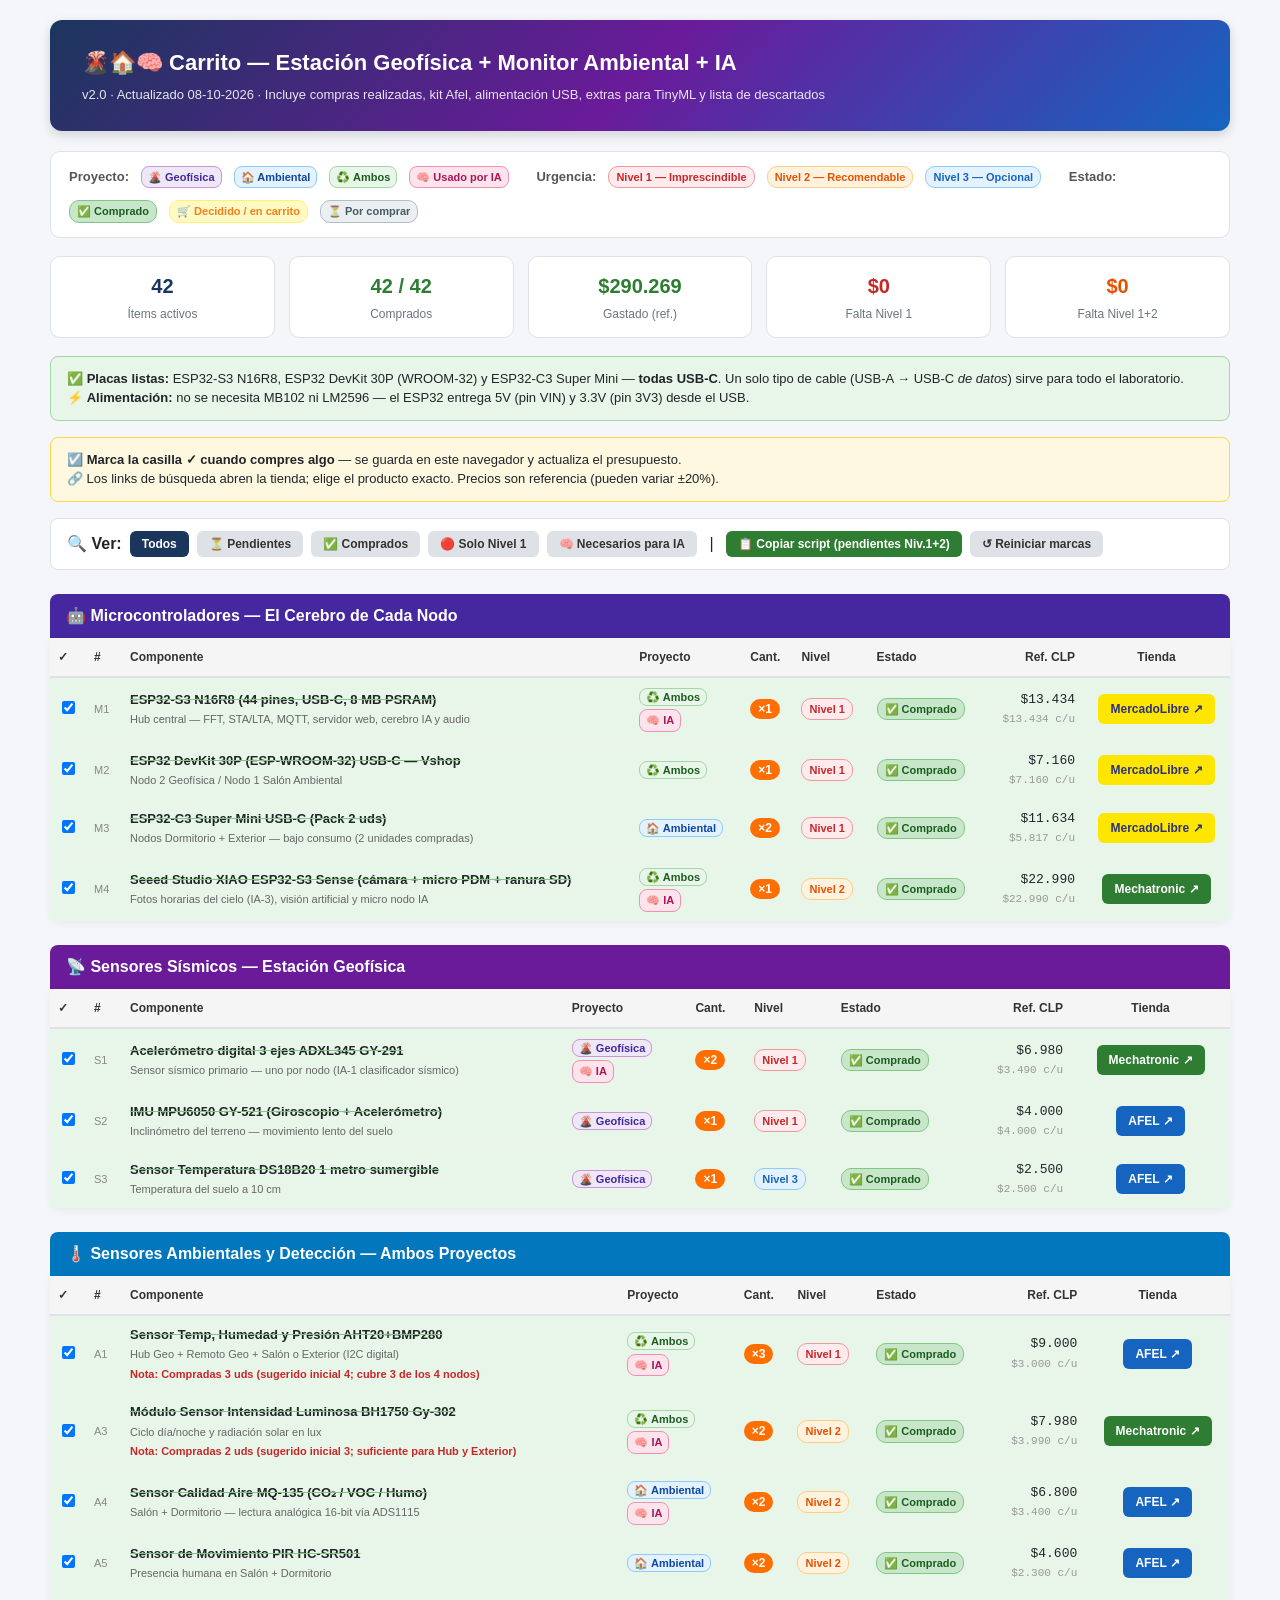
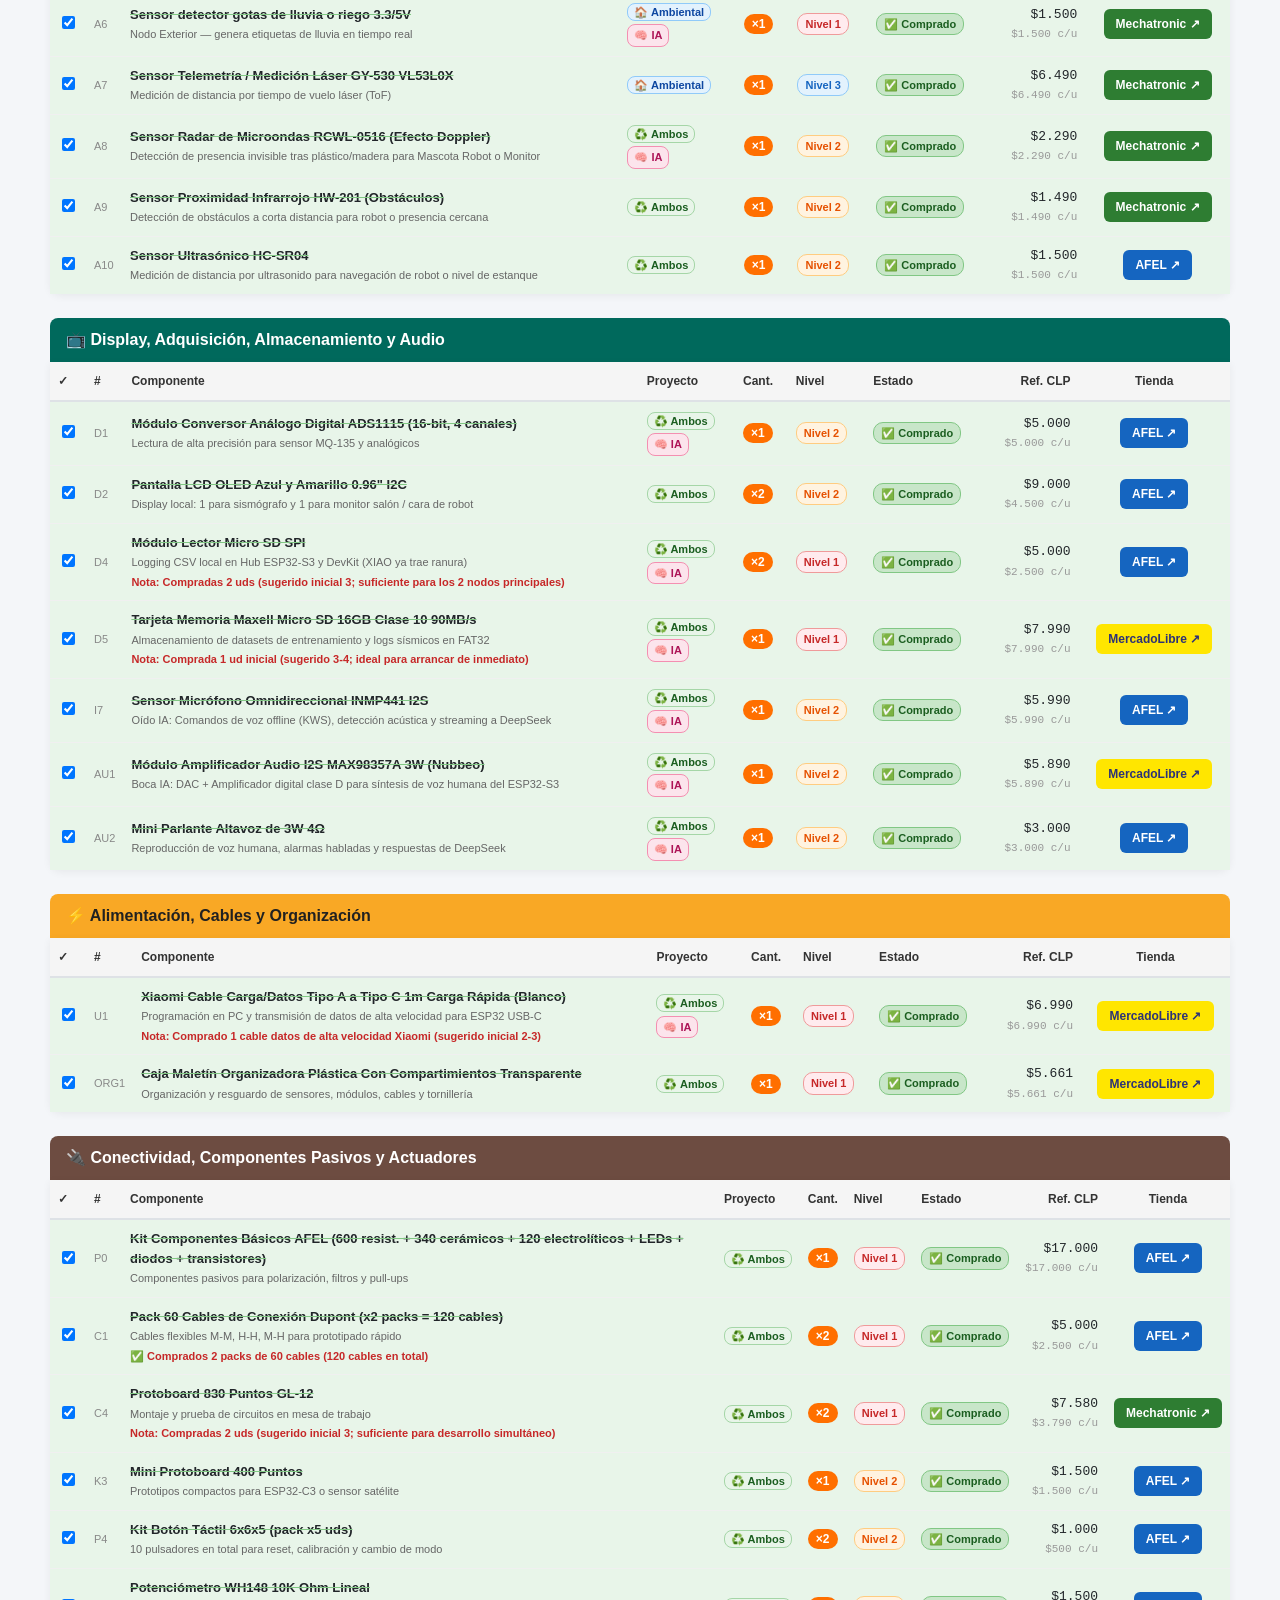
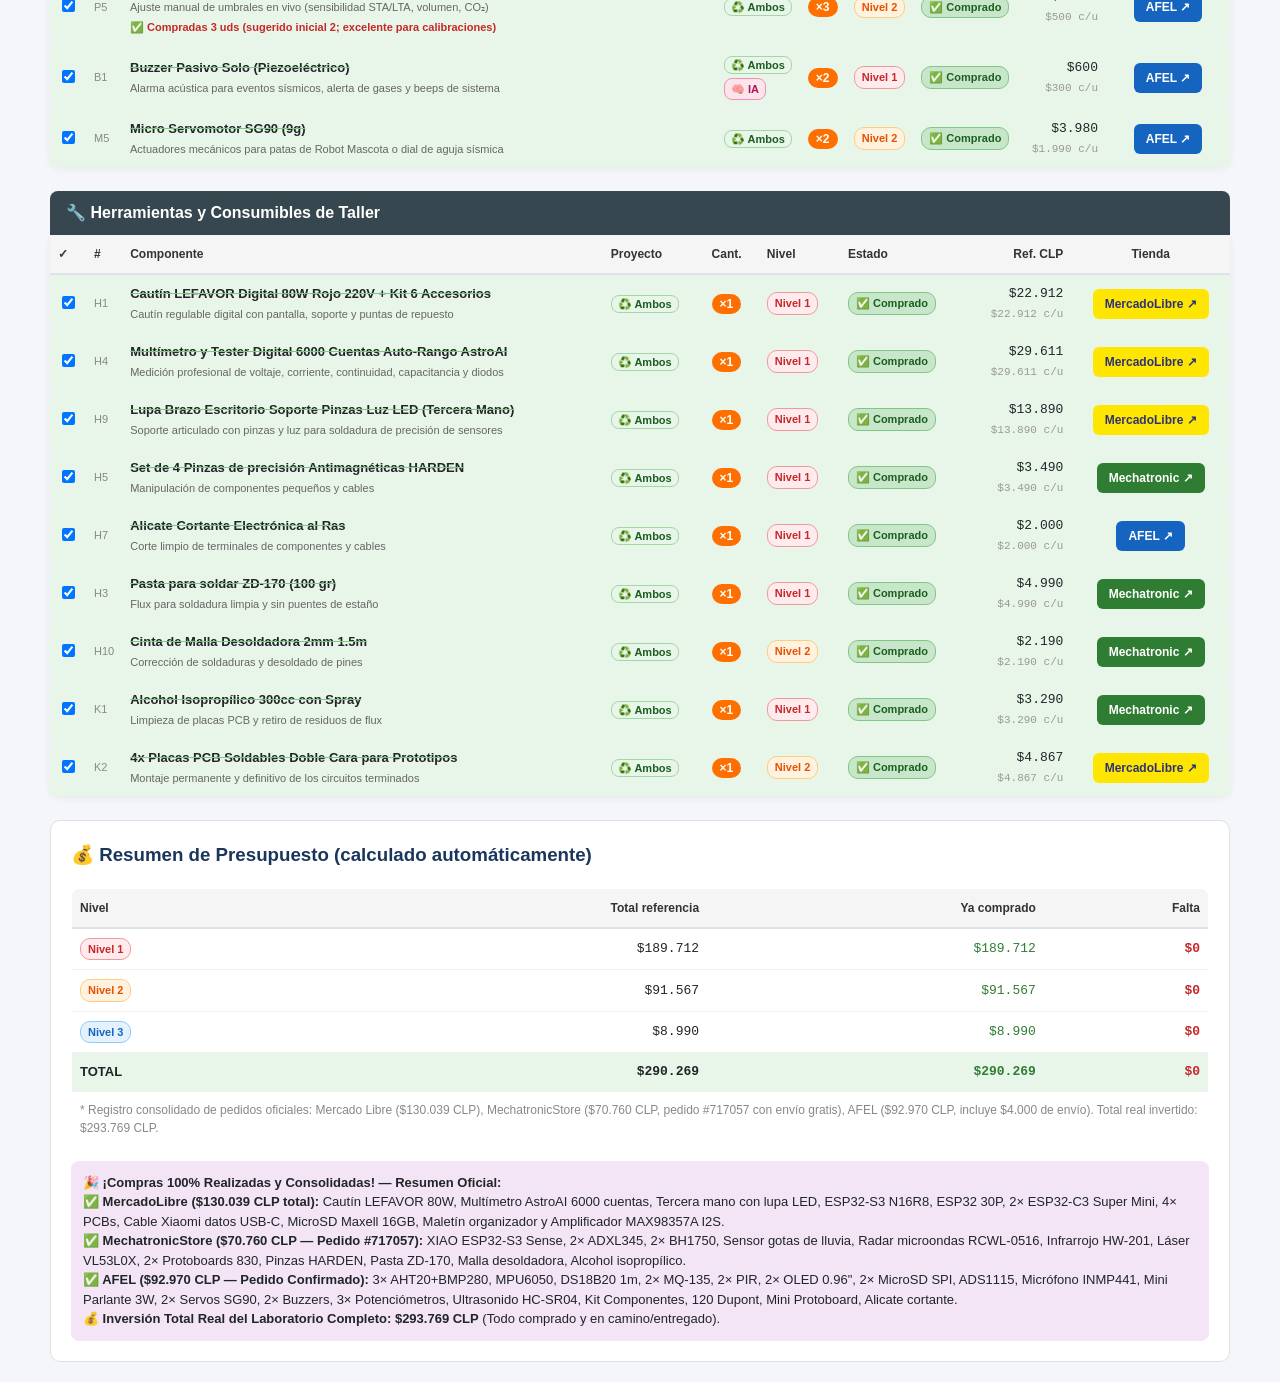
==== Proyecto_IoT/Carrito_GeofisicaAmbiental.html @ 98bac226 "update" ====
<!DOCTYPE html>
<html lang="es">
<head>
  <meta charset="UTF-8">
  <meta name="viewport" content="width=device-width, initial-scale=1.0">
  <title>Carrito — Estación Geofísica + Monitor Ambiental + IA v2.0</title>
  <style>
    :root {
      --primary:#1B365D; --geo:#6A1B9A; --amb:#1565C0; --both:#2E7D32;
      --bg:#F4F6F9; --card:#fff; --text:#212529; --border:#DEE2E6;
    }
    * { box-sizing: border-box; }
    body { font-family:-apple-system,BlinkMacSystemFont,"Segoe UI",Roboto,sans-serif;
      background:var(--bg); color:var(--text); margin:0; padding:20px; line-height:1.5; }
    .container { max-width:1180px; margin:0 auto; }

    header { background:linear-gradient(135deg,#1B365D 0%,#6A1B9A 50%,#1565C0 100%);
      color:white; padding:26px 32px; border-radius:12px;
      box-shadow:0 4px 12px rgba(0,0,0,.15); margin-bottom:20px; }
    header h1 { margin:0 0 6px 0; font-size:22px; }
    header p  { margin:0; opacity:.88; font-size:13px; }

    .legend { display:flex; gap:12px; flex-wrap:wrap; background:white;
      border-radius:10px; padding:14px 18px; margin-bottom:18px;
      border:1px solid var(--border); font-size:13px; align-items:center; }
    .legend strong { color:#555; }

    .stats { display:grid; grid-template-columns:repeat(5,1fr); gap:14px; margin-bottom:18px; }
    .stat  { background:white; border:1px solid var(--border); border-radius:10px;
      padding:14px; text-align:center; }
    .stat .val { font-size:20px; font-weight:700; color:var(--primary); }
    .stat .lbl { font-size:12px; color:#6c757d; margin-top:4px; }

    .section-title { font-size:16px; font-weight:700; color:white;
      padding:10px 16px; border-radius:8px 8px 0 0; margin-top:24px; margin-bottom:0;
      display:flex; align-items:center; gap:8px; }
    .cat-micros    { background:#4527A0; }
    .cat-seismic   { background:var(--geo); }
    .cat-ambient   { background:#0277BD; }
    .cat-display   { background:#00695C; }
    .cat-power     { background:#F9A825; color:#212121; }
    .cat-passive   { background:#6D4C41; }
    .cat-tools     { background:#37474F; }
    .cat-consumable{ background:#455A64; }
    .cat-ia        { background:linear-gradient(90deg,#AD1457,#6A1B9A); }


    table { width:100%; border-collapse:collapse; background:white;
      border-radius:0 0 10px 10px; margin-bottom:4px;
      box-shadow:0 2px 8px rgba(0,0,0,.06); }
    th { background:#F5F5F5; color:#333; padding:10px 8px; text-align:left;
      font-size:12px; border-bottom:2px solid var(--border); }
    td { padding:9px 8px; border-bottom:1px solid #F0F0F0; font-size:13px;
      vertical-align:middle; }
    tr:last-child td { border-bottom:none; }
    tr.bought { background:#E8F5E9 !important; }
    tr.bought td strong { text-decoration:line-through; text-decoration-color:#81C784; }
    tr:hover { background:#FAFAFA; }
    tr.hidden { display:none; }

    .badge { display:inline-block; padding:2px 7px; border-radius:10px;
      font-size:11px; font-weight:600; white-space:nowrap; }
    .lv1 { background:#FFEBEE; color:#C62828; border:1px solid #EF9A9A; }
    .lv2 { background:#FFF3E0; color:#E65100; border:1px solid #FFCC80; }
    .lv3 { background:#E3F2FD; color:#1565C0; border:1px solid #90CAF9; }

    .st-bought  { background:#C8E6C9; color:#1B5E20; border:1px solid #81C784; }
    .st-cart    { background:#FFF9C4; color:#F57F17; border:1px solid #FFF176; }
    .st-pending { background:#ECEFF1; color:#455A64; border:1px solid #B0BEC5; }

    .tag-geo  { background:#EDE7F6; color:#4527A0; border:1px solid #CE93D8;
      padding:2px 6px; border-radius:8px; font-size:11px; font-weight:600; white-space:nowrap; }
    .tag-amb  { background:#E3F2FD; color:#0D47A1; border:1px solid #90CAF9;
      padding:2px 6px; border-radius:8px; font-size:11px; font-weight:600; white-space:nowrap; }
    .tag-both { background:#E8F5E9; color:#1B5E20; border:1px solid #A5D6A7;
      padding:2px 6px; border-radius:8px; font-size:11px; font-weight:600; white-space:nowrap; }
    .tag-ia   { background:#FCE4EC; color:#AD1457; border:1px solid #F48FB1;
      padding:2px 6px; border-radius:8px; font-size:11px; font-weight:600; white-space:nowrap; }

    .qty-badge { display:inline-block; background:#FF6F00; color:white;
      border-radius:12px; padding:1px 8px; font-size:12px; font-weight:700; }

    .btn { display:inline-flex; align-items:center; gap:5px; padding:6px 12px;
      border-radius:6px; font-weight:600; font-size:12px; cursor:pointer;
      text-decoration:none; border:none; transition:opacity .15s; white-space:nowrap; }
    .btn:hover { opacity:.82; }
    .btn-geo  { background:#6A1B9A; color:white; }
    .btn-amb  { background:#1565C0; color:white; }
    .btn-both { background:#2E7D32; color:white; }
    .btn-retail { background:#E65100; color:white; }
    .btn-ml   { background:#FFE600; color:#2D3277; }
    .btn-filter { background:var(--border); color:#333; }
    .btn-filter.active { background:var(--primary); color:white; }

    .price { text-align:right; font-family:monospace; white-space:nowrap; }
    .price-total { text-align:right; font-family:monospace; font-weight:700; color:#2E7D32; white-space:nowrap; }

    .budget-section { background:white; border-radius:10px; padding:20px;
      margin-top:24px; border:1px solid var(--border); }
    .budget-section h3 { margin-top:0; color:var(--primary); }

    .note { background:#FFF8E1; border:1px solid #FFD54F; border-radius:8px;
      padding:12px 16px; font-size:13px; margin-bottom:16px; }
    .note-ok { background:#E8F5E9; border-color:#A5D6A7; }

    .controls { background:white; border-radius:8px; padding:12px 16px;
      margin-bottom:16px; display:flex; gap:8px; flex-wrap:wrap; align-items:center;
      border:1px solid var(--border); }

    .sub { font-size:11px; color:#666; }
    .warn { font-size:11px; color:#C62828; font-weight:600; }

    @media(max-width:800px) {
      .stats { grid-template-columns:1fr 1fr; }
      .controls { flex-direction:column; align-items:flex-start; }
    }
  </style>
</head>
<body>
<div class="container">

  <header>
    <h1>🌋🏠🧠 Carrito — Estación Geofísica + Monitor Ambiental + IA</h1>
    <p>v2.0 · Actualizado 08-10-2026 · Incluye compras realizadas, kit Afel, alimentación USB, extras para TinyML y lista de descartados</p>
  </header>

  <div class="legend">
    <strong>Proyecto:</strong>
    <span class="tag-geo">🌋 Geofísica</span>
    <span class="tag-amb">🏠 Ambiental</span>
    <span class="tag-both">♻️ Ambos</span>
    <span class="tag-ia">🧠 Usado por IA</span>
    &nbsp;
    <strong>Urgencia:</strong>
    <span class="badge lv1">Nivel 1 — Imprescindible</span>
    <span class="badge lv2">Nivel 2 — Recomendable</span>
    <span class="badge lv3">Nivel 3 — Opcional</span>
    &nbsp;
    <strong>Estado:</strong>
    <span class="badge st-bought">✅ Comprado</span>
    <span class="badge st-cart">🛒 Decidido / en carrito</span>
    <span class="badge st-pending">⏳ Por comprar</span>
  </div>

  <div class="stats">
    <div class="stat"><div class="val" id="s-items">–</div><div class="lbl">Ítems activos</div></div>
    <div class="stat"><div class="val" id="s-bought" style="color:#2E7D32">–</div><div class="lbl">Comprados</div></div>
    <div class="stat"><div class="val" id="s-spent" style="color:#2E7D32">–</div><div class="lbl">Gastado (ref.)</div></div>
    <div class="stat"><div class="val" id="s-l1" style="color:#C62828">–</div><div class="lbl">Falta Nivel 1</div></div>
    <div class="stat"><div class="val" id="s-l12" style="color:#E65100">–</div><div class="lbl">Falta Nivel 1+2</div></div>
  </div>

  <div class="note note-ok">
    ✅ <strong>Placas listas:</strong> ESP32-S3 N16R8, ESP32 DevKit 30P (WROOM-32) y ESP32-C3 Super Mini — <strong>todas USB-C</strong>.
    Un solo tipo de cable (USB-A → USB-C <em>de datos</em>) sirve para todo el laboratorio.<br>
    ⚡ <strong>Alimentación:</strong> no se necesita MB102 ni LM2596 — el ESP32 entrega 5V (pin VIN) y 3.3V (pin 3V3) desde el USB.
  </div>

  <div class="note">
    ☑️ <strong>Marca la casilla ✓ cuando compres algo</strong> — se guarda en este navegador y actualiza el presupuesto.<br>
    🔗 Los links de búsqueda abren la tienda; elige el producto exacto. Precios son referencia (pueden variar ±20%).
  </div>

  <div class="controls">
    <strong>🔍 Ver:</strong>
    <button class="btn btn-filter active" data-f="all">Todos</button>
    <button class="btn btn-filter" data-f="pending">⏳ Pendientes</button>
    <button class="btn btn-filter" data-f="bought">✅ Comprados</button>
    <button class="btn btn-filter" data-f="lv1">🔴 Solo Nivel 1</button>
    <button class="btn btn-filter" data-f="ia">🧠 Necesarios para IA</button>
    &nbsp;|&nbsp;
    <button class="btn btn-both" onclick="copyScript()">📋 Copiar script (pendientes Niv.1+2)</button>
    <button class="btn btn-filter" onclick="resetChecks()">↺ Reiniciar marcas</button>
    <span id="copyNotice" style="font-weight:bold;color:#2E7D32;display:none">¡Copiado!</span>
  </div>

  <div id="sections"></div>



  <!-- ===================== PRESUPUESTO ===================== -->
  <div class="budget-section">
    <h3>💰 Resumen de Presupuesto (calculado automáticamente)</h3>
    <table style="border-radius:8px;overflow:hidden;box-shadow:none;border:1px solid var(--border)">
      <thead><tr>
        <th>Nivel</th>
        <th style="text-align:right">Total referencia</th>
        <th style="text-align:right">Ya comprado</th>
        <th style="text-align:right">Falta</th>
      </tr></thead>
      <tbody id="budget-body"></tbody>
    </table>
    <div style="margin-top:14px;font-size:13px;background:#F3E5F5;padding:12px;border-radius:8px">
      <strong>🎉 ¡Compras 100% Realizadas y Consolidadas! — Resumen Oficial:</strong><br>
      <strong>✅ MercadoLibre ($130.039 CLP total):</strong> Cautín LEFAVOR 80W, Multímetro AstroAI 6000 cuentas, Tercera mano con lupa LED, ESP32-S3 N16R8, ESP32 30P, 2× ESP32-C3 Super Mini, 4× PCBs, Cable Xiaomi datos USB-C, MicroSD Maxell 16GB, Maletín organizador y Amplificador MAX98357A I2S.<br>
      <strong>✅ MechatronicStore ($70.760 CLP — Pedido #717057):</strong> XIAO ESP32-S3 Sense, 2× ADXL345, 2× BH1750, Sensor gotas de lluvia, Radar microondas RCWL-0516, Infrarrojo HW-201, Láser VL53L0X, 2× Protoboards 830, Pinzas HARDEN, Pasta ZD-170, Malla desoldadora, Alcohol isopropílico.<br>
      <strong>✅ AFEL ($92.970 CLP — Pedido Confirmado):</strong> 3× AHT20+BMP280, MPU6050, DS18B20 1m, 2× MQ-135, 2× PIR, 2× OLED 0.96", 2× MicroSD SPI, ADS1115, Micrófono INMP441, Mini Parlante 3W, 2× Servos SG90, 2× Buzzers, 3× Potenciómetros, Ultrasonido HC-SR04, Kit Componentes, 120 Dupont, Mini Protoboard, Alicate cortante.<br>
      <strong>💰 Inversión Total Real del Laboratorio Completo: $293.769 CLP</strong> (Todo comprado y en camino/entregado).
    </div>
  </div>
</div>

<script>
// ============================================================
// BASE DE DATOS REAL CONSOLIDADA (100% COMPRADO)
// ============================================================
const sections = [
  { key:'micros', title:'🤖 Microcontroladores — El Cerebro de Cada Nodo', cls:'cat-micros', items:[
    { id:'M1', name:'ESP32-S3 N16R8 (44 pines, USB-C, 8 MB PSRAM)', qty:1, tag:'both', lv:1, ia:true, st:'bought',
      role:'Hub central — FFT, STA/LTA, MQTT, servidor web, cerebro IA y audio',
      ref:13434, store:'ml',
      url:'https://www.mercadolibre.cl/placa-desarrollo-esp32-s3-n16r8-44-pines-usb-c-wifi-24g-ble/p/MLC2103080789' },
    { id:'M2', name:'ESP32 DevKit 30P (ESP-WROOM-32) USB-C — Vshop', qty:1, tag:'both', lv:1, st:'bought',
      role:'Nodo 2 Geofísica / Nodo 1 Salón Ambiental',
      ref:7160, store:'ml',
      url:'https://www.mercadolibre.cl/placa-de-desarrollo-esp32-usbc-wifi-bluetooth-30-pin-vshop/up/MLCU3669688534' },
    { id:'M3', name:'ESP32-C3 Super Mini USB-C (Pack 2 uds)', qty:2, tag:'amb', lv:1, st:'bought',
      role:'Nodos Dormitorio + Exterior — bajo consumo (2 unidades compradas)',
      ref:5817, store:'ml',
      url:'https://www.mercadolibre.cl/placa-de-desarrollo-supermini-esp32-c3-usb-tipo-c-arduino/p/MLC2047001629' },
    { id:'M4', name:'Seeed Studio XIAO ESP32-S3 Sense (cámara + micro PDM + ranura SD)', qty:1, tag:'both', lv:2, ia:true, st:'bought',
      role:'Fotos horarias del cielo (IA-3), visión artificial y micro nodo IA',
      ref:22990, store:'mech',
      url:'https://www.mechatronicstore.cl/seeed-studio-xiao-esp32-s3-sense/' },
  ]},
  { key:'seismic', title:'📡 Sensores Sísmicos — Estación Geofísica', cls:'cat-seismic', items:[
    { id:'S1', name:'Acelerómetro digital 3 ejes ADXL345 GY-291', qty:2, tag:'geo', lv:1, ia:true, st:'bought',
      role:'Sensor sísmico primario — uno por nodo (IA-1 clasificador sísmico)',
      ref:3490, store:'mech',
      url:'https://www.mechatronicstore.cl/acelerometro-digital-3-ejes-adxl345-gy-291/' },
    { id:'S2', name:'IMU MPU6050 GY-521 (Giroscopio + Acelerómetro)', qty:1, tag:'geo', lv:1, st:'bought',
      role:'Inclinómetro del terreno — movimiento lento del suelo',
      ref:4000, store:'afel', url:'https://afel.cl/products/sensor-giroscopio-acelerometro-gy-521-mpu6050' },
    { id:'S3', name:'Sensor Temperatura DS18B20 1 metro sumergible', qty:1, tag:'geo', lv:3, st:'bought',
      role:'Temperatura del suelo a 10 cm',
      ref:2500, store:'afel', url:'https://afel.cl/products/sensor-temperatura-ds18b20-1-metro' },
  ]},
  { key:'ambient', title:'🌡️ Sensores Ambientales y Detección — Ambos Proyectos', cls:'cat-ambient', items:[
    { id:'A1', name:'Sensor Temp, Humedad y Presión AHT20+BMP280', qty:3, tag:'both', lv:1, ia:true, st:'bought',
      role:'Hub Geo + Remoto Geo + Salón o Exterior (I2C digital)',
      note:'Nota: Compradas 3 uds (sugerido inicial 4; cubre 3 de los 4 nodos)',
      ref:3000, store:'afel', url:'https://afel.cl/products/sensor-de-temperatura-humedad-y-presion-aht20-bmp280' },
    { id:'A3', name:'Módulo Sensor Intensidad Luminosa BH1750 Gy-302', qty:2, tag:'both', lv:2, ia:true, st:'bought',
      role:'Ciclo día/noche y radiación solar en lux',
      note:'Nota: Compradas 2 uds (sugerido inicial 3; suficiente para Hub y Exterior)',
      ref:3990, store:'mech', url:'https://www.mechatronicstore.cl/?s=bh1750' },
    { id:'A4', name:'Sensor Calidad Aire MQ-135 (CO₂ / VOC / Humo)', qty:2, tag:'amb', lv:2, ia:true, st:'bought',
      role:'Salón + Dormitorio — lectura analógica 16-bit vía ADS1115',
      ref:3400, store:'afel', url:'https://afel.cl/products/sensor-calidad-aire-mq135' },
    { id:'A5', name:'Sensor de Movimiento PIR HC-SR501', qty:2, tag:'amb', lv:2, st:'bought',
      role:'Presencia humana en Salón + Dormitorio',
      ref:2300, store:'afel', url:'https://afel.cl/products/sensor-de-movimiento-hc-sr501' },
    { id:'A6', name:'Sensor detector gotas de lluvia o riego 3.3/5V', qty:1, tag:'amb', lv:1, ia:true, st:'bought',
      role:'Nodo Exterior — genera etiquetas de lluvia en tiempo real',
      ref:1500, store:'mech', url:'https://www.mechatronicstore.cl/sensor-detector-de-gotas-de-lluvia-o-riego-3-3-5v/' },
    { id:'A7', name:'Sensor Telemetría / Medición Láser GY-530 VL53L0X', qty:1, tag:'amb', lv:3, st:'bought',
      role:'Medición de distancia por tiempo de vuelo láser (ToF)',
      ref:6490, store:'mech', url:'https://www.mechatronicstore.cl/sensor-de-temetria-medicion-por-laser-gy-530-vl53l0x/' },
    { id:'A8', name:'Sensor Radar de Microondas RCWL-0516 (Efecto Doppler)', qty:1, tag:'both', lv:2, ia:true, st:'bought',
      role:'Detección de presencia invisible tras plástico/madera para Mascota Robot o Monitor',
      ref:2290, store:'mech', url:'https://www.mechatronicstore.cl/?s=rcwl-0516' },
    { id:'A9', name:'Sensor Proximidad Infrarrojo HW-201 (Obstáculos)', qty:1, tag:'both', lv:2, st:'bought',
      role:'Detección de obstáculos a corta distancia para robot o presencia cercana',
      ref:1490, store:'mech', url:'https://www.mechatronicstore.cl/?s=hw-201' },
    { id:'A10', name:'Sensor Ultrasónico HC-SR04', qty:1, tag:'both', lv:2, st:'bought',
      role:'Medición de distancia por ultrasonido para navegación de robot o nivel de estanque',
      ref:1500, store:'afel', url:'https://afel.cl/products/sensor-de-ultrasonico-hc-sr04' },
  ]},
  { key:'display', title:'📺 Display, Adquisición, Almacenamiento y Audio', cls:'cat-display', items:[
    { id:'D1', name:'Módulo Conversor Análogo Digital ADS1115 (16-bit, 4 canales)', qty:1, tag:'both', lv:2, ia:true, st:'bought',
      role:'Lectura de alta precisión para sensor MQ-135 y analógicos',
      ref:5000, store:'afel', url:'https://afel.cl/products/modulo-conversor-analogo-digital-ads1115' },
    { id:'D2', name:'Pantalla LCD OLED Azul y Amarillo 0.96" I2C', qty:2, tag:'both', lv:2, st:'bought',
      role:'Display local: 1 para sismógrafo y 1 para monitor salón / cara de robot',
      ref:4500, store:'afel', url:'https://afel.cl/products/pantalla-lcd-oled-azul-y-amarillo-0-96' },
    { id:'D4', name:'Módulo Lector Micro SD SPI', qty:2, tag:'both', lv:1, ia:true, st:'bought',
      role:'Logging CSV local en Hub ESP32-S3 y DevKit (XIAO ya trae ranura)',
      note:'Nota: Compradas 2 uds (sugerido inicial 3; suficiente para los 2 nodos principales)',
      ref:2500, store:'afel', url:'https://afel.cl/products/lector-micro-sd' },
    { id:'D5', name:'Tarjeta Memoria Maxell Micro SD 16GB Clase 10 90MB/s', qty:1, tag:'both', lv:1, ia:true, st:'bought',
      role:'Almacenamiento de datasets de entrenamiento y logs sísmicos en FAT32',
      note:'Nota: Comprada 1 ud inicial (sugerido 3-4; ideal para arrancar de inmediato)',
      ref:7990, store:'ml', url:'https://myaccount.mercadolibre.cl/my_purchases/2000015443264905/status?packId=2000015443264909' },
    { id:'I7', name:'Sensor Micrófono Omnidireccional INMP441 I2S', qty:1, tag:'both', lv:2, ia:true, st:'bought',
      role:'Oído IA: Comandos de voz offline (KWS), detección acústica y streaming a DeepSeek',
      ref:5990, store:'afel', url:'https://afel.cl/products/sensor-microfono-omnidireccional-inmp441' },
    { id:'AU1', name:'Módulo Amplificador Audio I2S MAX98357A 3W (Nubbeo)', qty:1, tag:'both', lv:2, ia:true, st:'bought',
      role:'Boca IA: DAC + Amplificador digital clase D para síntesis de voz humana del ESP32-S3',
      ref:5890, store:'ml', url:'https://myaccount.mercadolibre.cl/my_purchases/2000015443264905/status?packId=2000015443264907' },
    { id:'AU2', name:'Mini Parlante Altavoz de 3W 4Ω', qty:1, tag:'both', lv:2, ia:true, st:'bought',
      role:'Reproducción de voz humana, alarmas habladas y respuestas de DeepSeek',
      ref:3000, store:'afel', url:'https://afel.cl/products/mini-parlante-altavoz-de-3w' },
  ]},
  { key:'power', title:'⚡ Alimentación, Cables y Organización', cls:'cat-power', items:[
    { id:'U1', name:'Xiaomi Cable Carga/Datos Tipo A a Tipo C 1m Carga Rápida (Blanco)', qty:1, tag:'both', lv:1, ia:true, st:'bought',
      role:'Programación en PC y transmisión de datos de alta velocidad para ESP32 USB-C',
      note:'Nota: Comprado 1 cable datos de alta velocidad Xiaomi (sugerido inicial 2-3)',
      ref:6990, store:'ml', url:'https://myaccount.mercadolibre.cl/my_purchases/2000015443264905/status?packId=2000015443264909' },
    { id:'ORG1', name:'Caja Maletín Organizadora Plástica Con Compartimientos Transparente', qty:1, tag:'both', lv:1, st:'bought',
      role:'Organización y resguardo de sensores, módulos, cables y tornillería',
      ref:5661, store:'ml', url:'https://myaccount.mercadolibre.cl/my_purchases/2000015443264905/status?packId=2000015443264909' },
  ]},
  { key:'passive', title:'🔌 Conectividad, Componentes Pasivos y Actuadores', cls:'cat-passive', items:[
    { id:'P0', name:'Kit Componentes Básicos AFEL (600 resist. + 340 cerámicos + 120 electrolíticos + LEDs + diodos + transistores)', qty:1, tag:'both', lv:1, st:'bought',
      role:'Componentes pasivos para polarización, filtros y pull-ups',
      ref:17000, store:'afel', url:'https://afel.cl/products/kit-de-componentes-basicos-de-electronica' },
    { id:'C1', name:'Pack 60 Cables de Conexión Dupont (x2 packs = 120 cables)', qty:2, tag:'both', lv:1, st:'bought',
      role:'Cables flexibles M-M, H-H, M-H para prototipado rápido',
      note:'✅ Comprados 2 packs de 60 cables (120 cables en total)',
      ref:2500, store:'afel', url:'https://afel.cl/products/pack-40-cables-de-conexion' },
    { id:'C4', name:'Protoboard 830 Puntos GL-12', qty:2, tag:'both', lv:1, st:'bought',
      role:'Montaje y prueba de circuitos en mesa de trabajo',
      note:'Nota: Compradas 2 uds (sugerido inicial 3; suficiente para desarrollo simultáneo)',
      ref:3790, store:'mech', url:'https://www.mechatronicstore.cl/protoboard-830-puntos-gl-12/' },
    { id:'K3', name:'Mini Protoboard 400 Puntos', qty:1, tag:'both', lv:2, st:'bought',
      role:'Prototipos compactos para ESP32-C3 o sensor satélite',
      ref:1500, store:'afel', url:'https://afel.cl/products/mini-protoboard-400-puntos' },
    { id:'P4', name:'Kit Botón Táctil 6x6x5 (pack x5 uds)', qty:2, tag:'both', lv:2, st:'bought',
      role:'10 pulsadores en total para reset, calibración y cambio de modo',
      ref:500, store:'afel', url:'https://afel.cl/products/kit-boton-tactil-6x6x5-interruptor-5-unidades' },
    { id:'P5', name:'Potenciómetro WH148 10K Ohm Lineal', qty:3, tag:'both', lv:2, st:'bought',
      role:'Ajuste manual de umbrales en vivo (sensibilidad STA/LTA, volumen, CO₂)',
      note:'✅ Compradas 3 uds (sugerido inicial 2; excelente para calibraciones)',
      ref:500, store:'afel', url:'https://afel.cl/products/potenciometro-10k-ohm' },
    { id:'B1', name:'Buzzer Pasivo Solo (Piezoeléctrico)', qty:2, tag:'both', lv:1, ia:true, st:'bought',
      role:'Alarma acústica para eventos sísmicos, alerta de gases y beeps de sistema',
      ref:300, store:'afel', url:'https://afel.cl/products/buzzer-pasivo-solo' },
    { id:'M5', name:'Micro Servomotor SG90 (9g)', qty:2, tag:'both', lv:2, st:'bought',
      role:'Actuadores mecánicos para patas de Robot Mascota o dial de aguja sísmica',
      ref:1990, store:'afel', url:'https://afel.cl/products/micro-servomotor-sg90' },
  ]},
  { key:'tools', title:'🔧 Herramientas y Consumibles de Taller', cls:'cat-tools', items:[
    { id:'H1', name:'Cautín LEFAVOR Digital 80W Rojo 220V + Kit 6 Accesorios', qty:1, tag:'both', lv:1, st:'bought',
      role:'Cautín regulable digital con pantalla, soporte y puntas de repuesto',
      ref:22912, store:'ml', url:'https://www.mercadolibre.cl/cautin-lefavor-digital-rojo-temp-adj-3-btnes-80w-kit-6-oferta-/p/MLC65711740' },
    { id:'H4', name:'Multímetro y Tester Digital 6000 Cuentas Auto-Rango AstroAI', qty:1, tag:'both', lv:1, st:'bought',
      role:'Medición profesional de voltaje, corriente, continuidad, capacitancia y diodos',
      ref:29611, store:'ml', url:'https://listado.mercadolibre.cl/multimetro-digital-6000-cuentas' },
    { id:'H9', name:'Lupa Brazo Escritorio Soporte Pinzas Luz LED (Tercera Mano)', qty:1, tag:'both', lv:1, st:'bought',
      role:'Soporte articulado con pinzas y luz para soldadura de precisión de sensores',
      ref:13890, store:'ml', url:'https://listado.mercadolibre.cl/tercera-mano-lupa-led' },
    { id:'H5', name:'Set de 4 Pinzas de precisión Antimagnéticas HARDEN', qty:1, tag:'both', lv:1, st:'bought',
      role:'Manipulación de componentes pequeños y cables',
      ref:3490, store:'mech', url:'https://www.mechatronicstore.cl/set-de-4-pinzas-de-precision-antimagneticas-harden/' },
    { id:'H7', name:'Alicate Cortante Electrónica al Ras', qty:1, tag:'both', lv:1, st:'bought',
      role:'Corte limpio de terminales de componentes y cables',
      ref:2000, store:'afel', url:'https://afel.cl/products/alicate-cortante-electronica' },
    { id:'H3', name:'Pasta para soldar ZD-170 (100 gr)', qty:1, tag:'both', lv:1, st:'bought',
      role:'Flux para soldadura limpia y sin puentes de estaño',
      ref:4990, store:'mech', url:'https://www.mechatronicstore.cl/pasta-para-soldar-zd-170-100gr/' },
    { id:'H10', name:'Cinta de Malla Desoldadora 2mm 1.5m', qty:1, tag:'both', lv:2, st:'bought',
      role:'Corrección de soldaduras y desoldado de pines',
      ref:2190, store:'mech', url:'https://www.mechatronicstore.cl/malla-desoldadora-zhen-dong-1-5m/' },
    { id:'K1', name:'Alcohol Isopropílico 300cc con Spray', qty:1, tag:'both', lv:1, st:'bought',
      role:'Limpieza de placas PCB y retiro de residuos de flux',
      ref:3290, store:'mech', url:'https://www.mechatronicstore.cl/alcohol-isopropilico-300cc-con-spray/' },
    { id:'K2', name:'4x Placas PCB Soldables Doble Cara para Prototipos', qty:1, tag:'both', lv:2, st:'bought',
      role:'Montaje permanente y definitivo de los circuitos terminados',
      ref:4867, store:'ml', url:'https://listado.mercadolibre.cl/placas-pcb-doble-cara' },
  ]},
];



// ============================================================
// ESTADO PERSISTENTE (checkbox = comprado)
// ============================================================
const LS_KEY = 'carritoGeoAmb_v3';
let overrides = JSON.parse(localStorage.getItem(LS_KEY) || '{}');
const allItems = sections.flatMap(s => s.items);
const isBought = p => (p.id in overrides) ? overrides[p.id] : p.st === 'bought';

function tagBadge(p) {
  let t = p.tag==='geo' ? '<span class="tag-geo">🌋 Geofísica</span>'
        : p.tag==='amb' ? '<span class="tag-amb">🏠 Ambiental</span>'
        : '<span class="tag-both">♻️ Ambos</span>';
  if (p.ia) t += '<br><span class="tag-ia" style="margin-top:3px;display:inline-block">🧠 IA</span>';
  return t;
}
const lvBadge = l => `<span class="badge lv${l}">Nivel ${l}</span>`;
function stBadge(p) {
  if (isBought(p)) return '<span class="badge st-bought">✅ Comprado</span>';
  if (p.st === 'cart') return '<span class="badge st-cart">🛒 Decidido</span>';
  return '<span class="badge st-pending">⏳ Por comprar</span>';
}
function storeBadge(s, url) {
  const cfg = {
    mech:{lbl:'Mechatronic ↗', cls:'btn-both'}, mci:{lbl:'MCI ↗', cls:'btn-geo'},
    ml:{lbl:'MercadoLibre ↗', cls:'btn-ml'},   afel:{lbl:'AFEL ↗', cls:'btn-amb'},
    retail:{lbl:'Retail ↗', cls:'btn-retail'},
  };
  const c = cfg[s] || {lbl:'Buscar ↗', cls:'btn-both'};
  return `<a href="${url}" target="_blank" class="btn ${c.cls}">${c.lbl}</a>`;
}
const clp = n => '$' + n.toLocaleString('es-CL');

function render() {
  const root = document.getElementById('sections');
  root.innerHTML = '';
  sections.forEach(sec => {
    const title = document.createElement('div');
    title.className = `section-title ${sec.cls}`;
    title.textContent = sec.title;
    root.appendChild(title);
    const tbl = document.createElement('table');
    tbl.innerHTML = `<thead><tr>
      <th style="width:30px">✓</th><th style="width:36px">#</th><th>Componente</th>
      <th>Proyecto</th><th>Cant.</th><th>Nivel</th><th>Estado</th>
      <th style="text-align:right">Ref. CLP</th><th style="text-align:center">Tienda</th>
    </tr></thead><tbody></tbody>`;
    const tbody = tbl.querySelector('tbody');
    sec.items.forEach(p => {
      const tr = document.createElement('tr');
      tr.id = `row-${p.id}`;
      tr.dataset.lv = p.lv; tr.dataset.ia = p.ia ? '1' : '0';
      if (isBought(p)) tr.classList.add('bought');
      tr.innerHTML = `
        <td><input type="checkbox" ${isBought(p)?'checked':''} onchange="toggle('${p.id}', this.checked)"></td>
        <td style="font-size:11px;color:#888">${p.id}</td>
        <td><strong>${p.name}</strong><br><span class="sub">${p.role}</span>
            ${p.note ? `<br><span class="warn">${p.note}</span>` : ''}</td>
        <td>${tagBadge(p)}</td>
        <td><span class="qty-badge">×${p.qty}</span></td>
        <td>${lvBadge(p.lv)}</td>
        <td>${stBadge(p)}</td>
        <td class="price">${clp(p.ref*p.qty)}<br><span style="font-size:11px;color:#999">${clp(p.ref)} c/u</span></td>
        <td style="text-align:center">${storeBadge(p.store, p.url)}</td>`;
      tbody.appendChild(tr);
    });
    root.appendChild(tbl);
  });



  updateStats();
  applyFilter(currentFilter);
}

function updateStats() {
  const sum = arr => arr.reduce((a,p) => a + p.ref*p.qty, 0);
  const bought = allItems.filter(isBought);
  const pend = allItems.filter(p => !isBought(p));
  document.getElementById('s-items').textContent  = allItems.length;
  document.getElementById('s-bought').textContent = `${bought.length} / ${allItems.length}`;
  document.getElementById('s-spent').textContent  = clp(sum(bought));
  document.getElementById('s-l1').textContent     = clp(sum(pend.filter(p => p.lv===1)));
  document.getElementById('s-l12').textContent    = clp(sum(pend.filter(p => p.lv<=2)));

  const rows = [1,2,3].map(l => {
    const all = allItems.filter(p => p.lv===l);
    const b = all.filter(isBought);
    return `<tr><td>${lvBadge(l)}</td><td class="price">${clp(sum(all))}</td>
      <td class="price" style="color:#2E7D32">${clp(sum(b))}</td>
      <td class="price-total" style="color:#C62828">${clp(sum(all)-sum(b))}</td></tr>`;
  });
  const tot = sum(allItems), totB = sum(bought);
  rows.push(`<tr style="background:#E8F5E9"><td><strong>TOTAL</strong></td>
    <td class="price"><strong>${clp(tot)}</strong></td>
    <td class="price" style="color:#2E7D32"><strong>${clp(totB)}</strong></td>
    <td class="price-total" style="color:#C62828">${clp(tot-totB)}</td></tr>`);
  rows.push(`<tr><td colspan="4" style="font-size:12px;color:#888">
    * Registro consolidado de pedidos oficiales: Mercado Libre ($130.039 CLP), MechatronicStore ($70.760 CLP, pedido #717057 con envío gratis), AFEL ($92.970 CLP, incluye $4.000 de envío). Total real invertido: $293.769 CLP.</td></tr>`);
  document.getElementById('budget-body').innerHTML = rows.join('');
}

function toggle(id, checked) {
  const p = allItems.find(x => x.id === id);
  if (checked === (p.st === 'bought')) delete overrides[id]; else overrides[id] = checked;
  localStorage.setItem(LS_KEY, JSON.stringify(overrides));
  render();
}
function resetChecks() {
  if (!confirm('¿Reiniciar todas las marcas manuales?')) return;
  overrides = {}; localStorage.removeItem(LS_KEY); render();
}

let currentFilter = 'all';
function applyFilter(f) {
  currentFilter = f;
  document.querySelectorAll('.btn-filter[data-f]').forEach(b => b.classList.toggle('active', b.dataset.f === f));
  allItems.forEach(p => {
    const tr = document.getElementById(`row-${p.id}`);
    let show = true;
    if (f==='pending') show = !isBought(p);
    if (f==='bought')  show = isBought(p);
    if (f==='lv1')     show = p.lv === 1;
    if (f==='ia')      show = !!p.ia;
    tr.classList.toggle('hidden', !show);
  });
}
document.querySelectorAll('.btn-filter[data-f]').forEach(b => b.addEventListener('click', () => applyFilter(b.dataset.f)));

function copyScript() {
  const urls = allItems.filter(p => p.lv<=2 && !isBought(p)).map(p => p.url);
  const script = `// Abre ${urls.length} productos pendientes (Niv.1 y 2)\n// Pega en F12 > Console (permite ventanas emergentes)\nconst urls = [\n${urls.map(u=>`  "${u}"`).join(',\n')}\n];\nurls.forEach((u,i) => setTimeout(()=>window.open(u,'_blank'), i*400));`;
  navigator.clipboard.writeText(script).then(() => {
    const n = document.getElementById('copyNotice');
    n.style.display='inline'; setTimeout(()=>n.style.display='none', 3000);
  });
}

render();
</script>
</body>
</html>
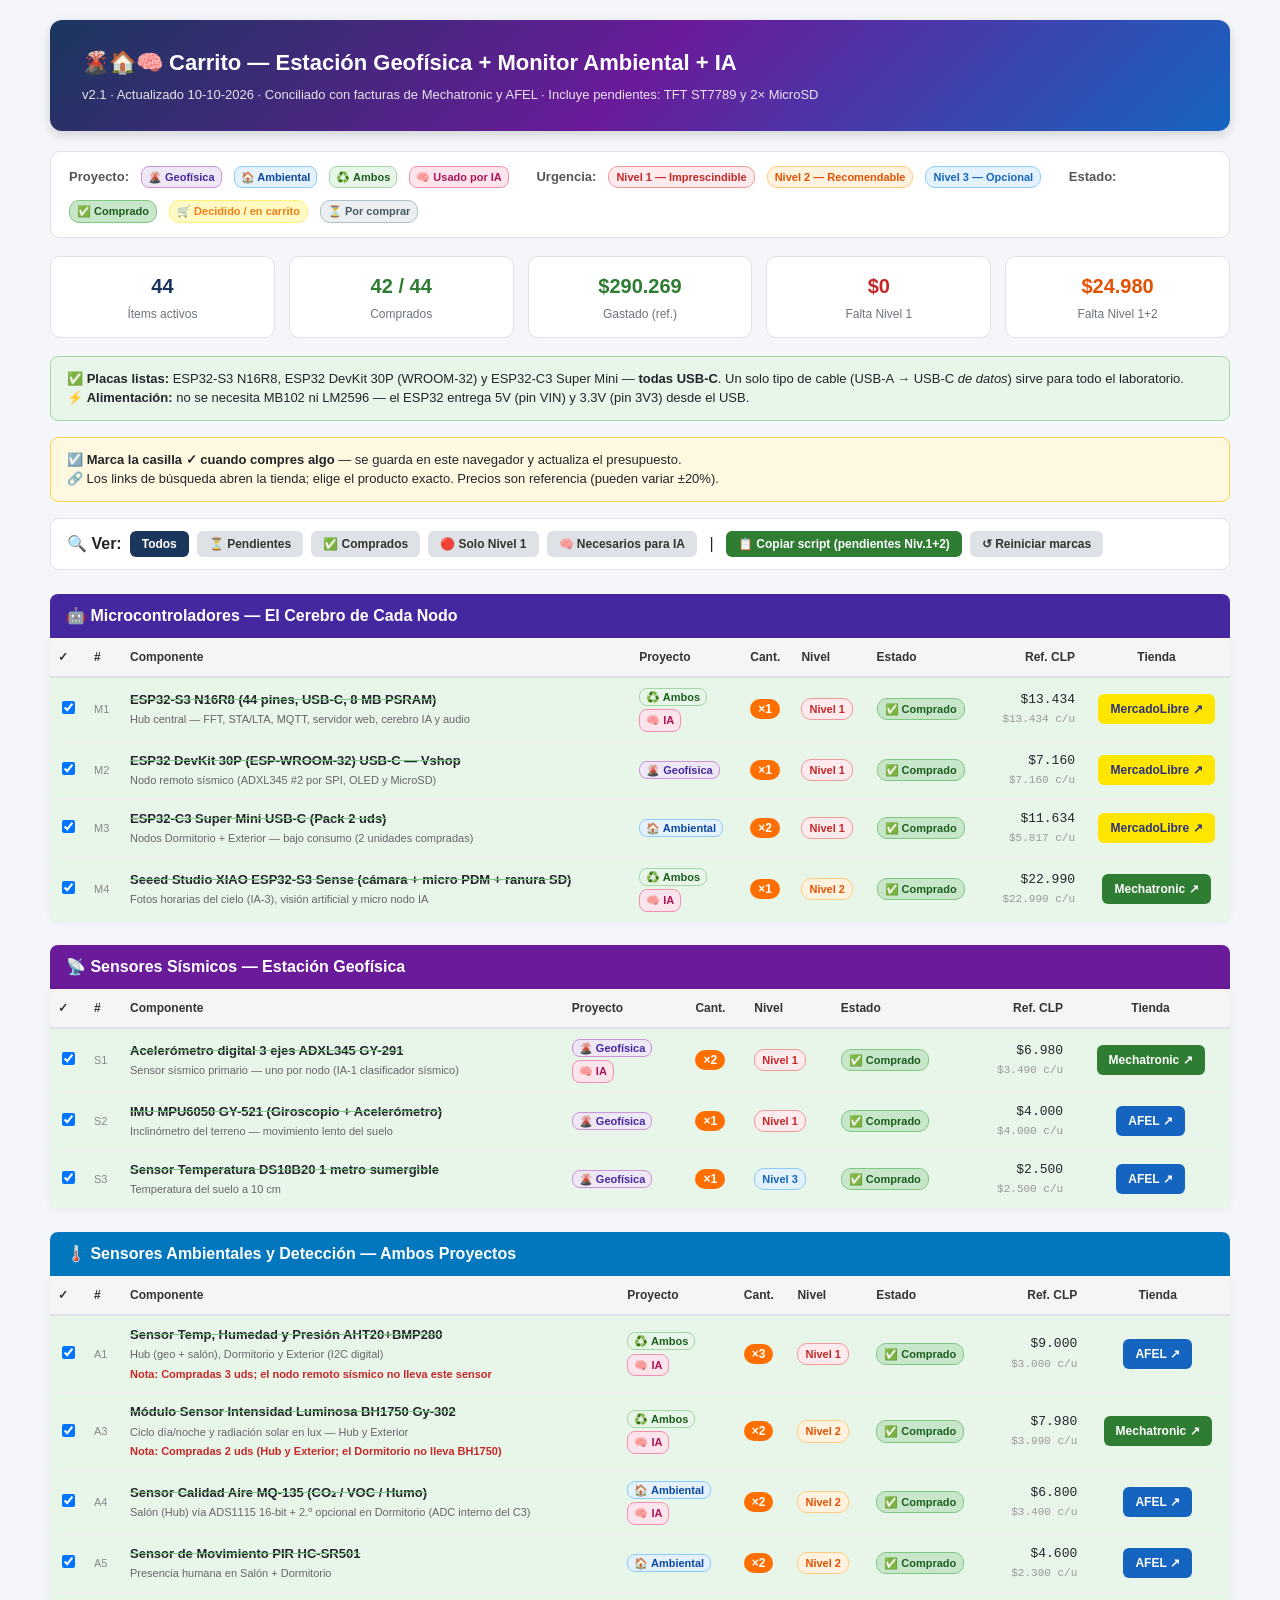
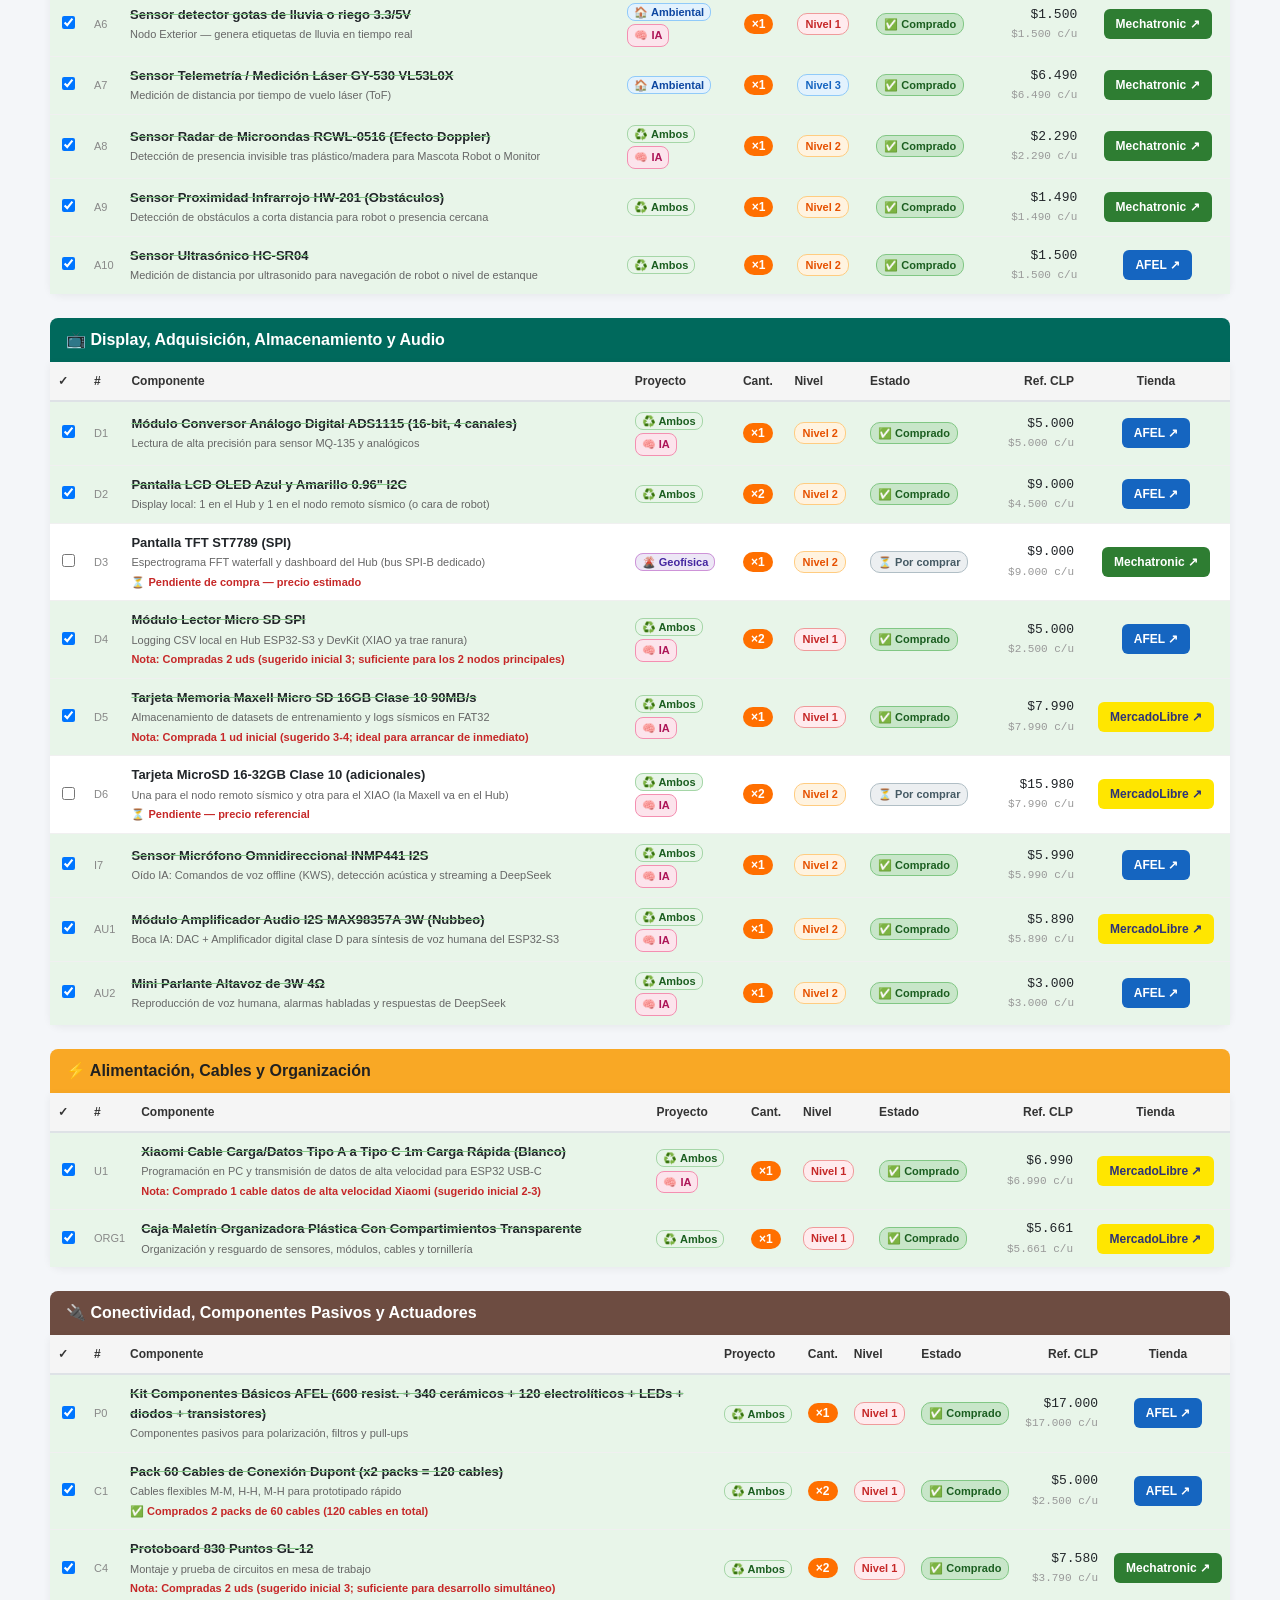
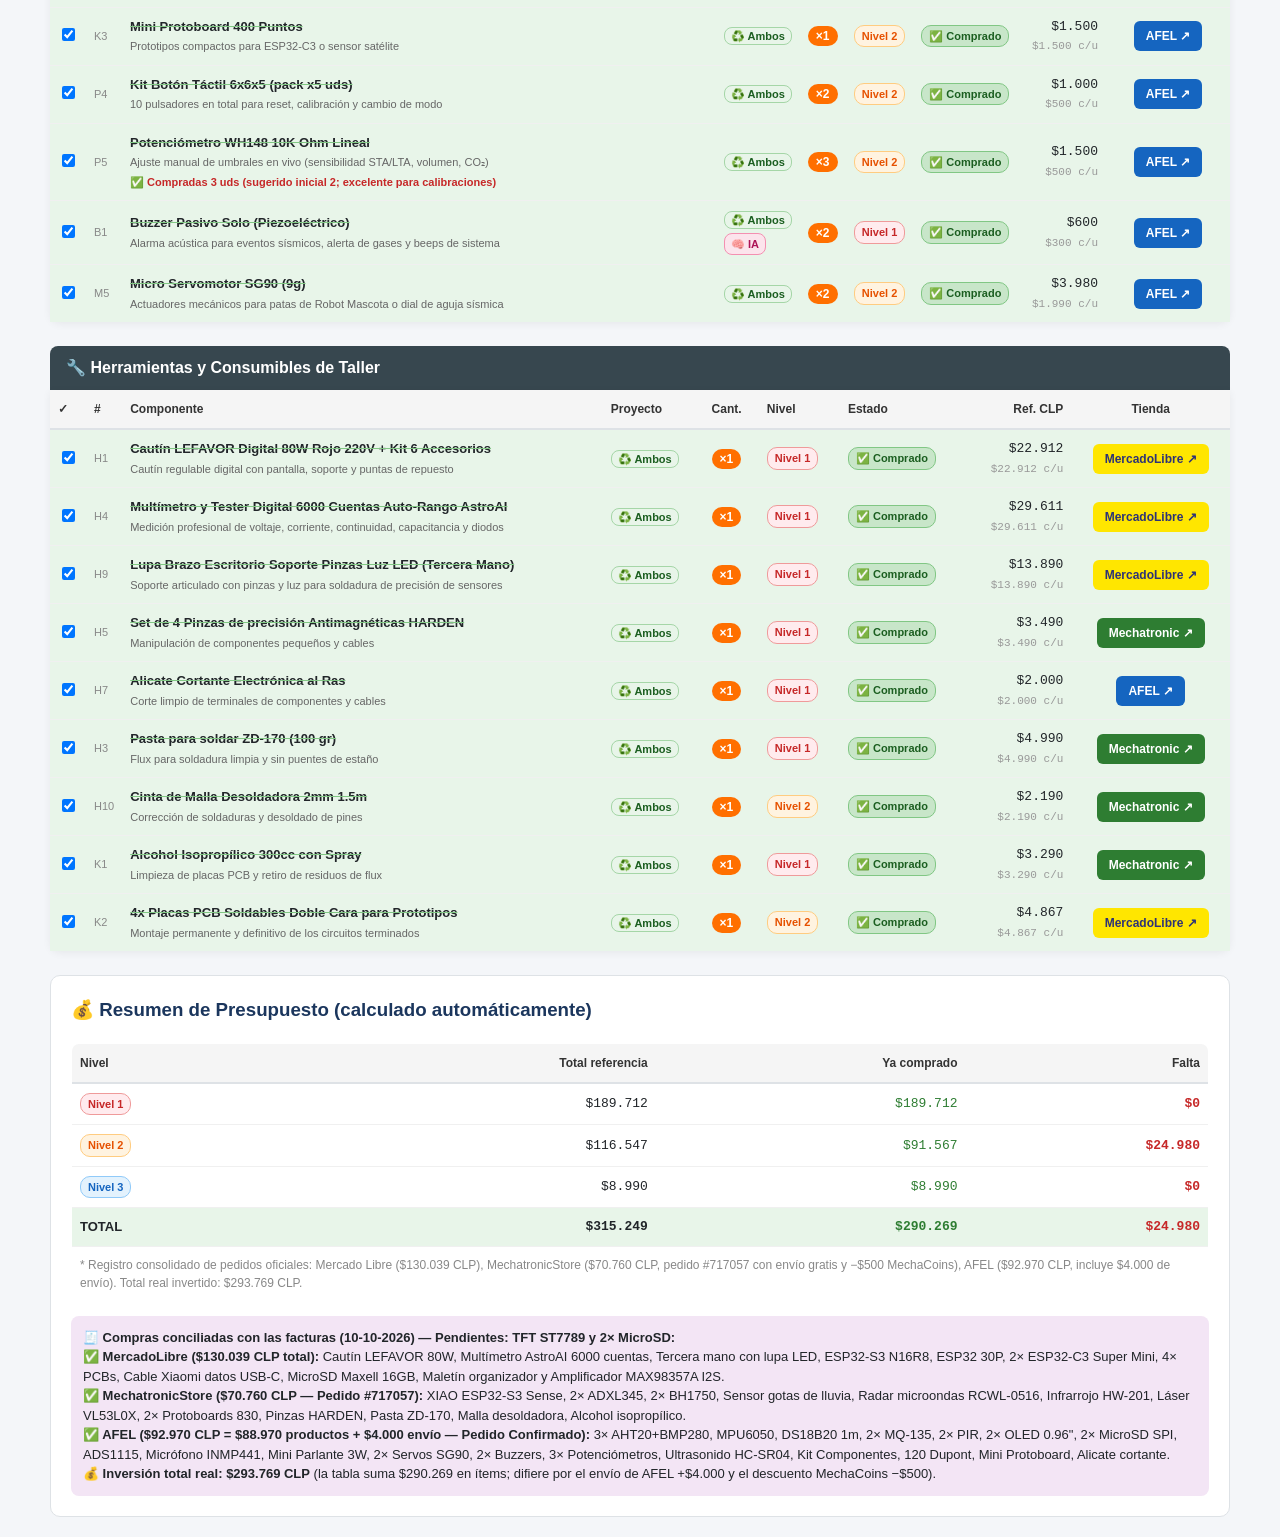
==== commit 0f0eae88: "update" ====
--- a/Proyecto_IoT/Carrito_GeofisicaAmbiental.html
+++ b/Proyecto_IoT/Carrito_GeofisicaAmbiental.html
@@ -121,7 +121,7 @@
 
   <header>
     <h1>🌋🏠🧠 Carrito — Estación Geofísica + Monitor Ambiental + IA</h1>
-    <p>v2.0 · Actualizado 08-10-2026 · Incluye compras realizadas, kit Afel, alimentación USB, extras para TinyML y lista de descartados</p>
+    <p>v2.1 · Actualizado 10-10-2026 · Conciliado con facturas de Mechatronic y AFEL · Incluye pendientes: TFT ST7789 y 2× MicroSD</p>
   </header>
 
   <div class="legend">
@@ -191,11 +191,11 @@
       <tbody id="budget-body"></tbody>
     </table>
     <div style="margin-top:14px;font-size:13px;background:#F3E5F5;padding:12px;border-radius:8px">
-      <strong>🎉 ¡Compras 100% Realizadas y Consolidadas! — Resumen Oficial:</strong><br>
+      <strong>🧾 Compras conciliadas con las facturas (10-10-2026) — Pendientes: TFT ST7789 y 2× MicroSD:</strong><br>
       <strong>✅ MercadoLibre ($130.039 CLP total):</strong> Cautín LEFAVOR 80W, Multímetro AstroAI 6000 cuentas, Tercera mano con lupa LED, ESP32-S3 N16R8, ESP32 30P, 2× ESP32-C3 Super Mini, 4× PCBs, Cable Xiaomi datos USB-C, MicroSD Maxell 16GB, Maletín organizador y Amplificador MAX98357A I2S.<br>
       <strong>✅ MechatronicStore ($70.760 CLP — Pedido #717057):</strong> XIAO ESP32-S3 Sense, 2× ADXL345, 2× BH1750, Sensor gotas de lluvia, Radar microondas RCWL-0516, Infrarrojo HW-201, Láser VL53L0X, 2× Protoboards 830, Pinzas HARDEN, Pasta ZD-170, Malla desoldadora, Alcohol isopropílico.<br>
-      <strong>✅ AFEL ($92.970 CLP — Pedido Confirmado):</strong> 3× AHT20+BMP280, MPU6050, DS18B20 1m, 2× MQ-135, 2× PIR, 2× OLED 0.96", 2× MicroSD SPI, ADS1115, Micrófono INMP441, Mini Parlante 3W, 2× Servos SG90, 2× Buzzers, 3× Potenciómetros, Ultrasonido HC-SR04, Kit Componentes, 120 Dupont, Mini Protoboard, Alicate cortante.<br>
-      <strong>💰 Inversión Total Real del Laboratorio Completo: $293.769 CLP</strong> (Todo comprado y en camino/entregado).
+      <strong>✅ AFEL ($92.970 CLP = $88.970 productos + $4.000 envío — Pedido Confirmado):</strong> 3× AHT20+BMP280, MPU6050, DS18B20 1m, 2× MQ-135, 2× PIR, 2× OLED 0.96", 2× MicroSD SPI, ADS1115, Micrófono INMP441, Mini Parlante 3W, 2× Servos SG90, 2× Buzzers, 3× Potenciómetros, Ultrasonido HC-SR04, Kit Componentes, 120 Dupont, Mini Protoboard, Alicate cortante.<br>
+      <strong>💰 Inversión total real: $293.769 CLP</strong> (la tabla suma $290.269 en ítems; difiere por el envío de AFEL +$4.000 y el descuento MechaCoins −$500).
     </div>
   </div>
 </div>
@@ -210,8 +210,8 @@
       role:'Hub central — FFT, STA/LTA, MQTT, servidor web, cerebro IA y audio',
       ref:13434, store:'ml',
       url:'https://www.mercadolibre.cl/placa-desarrollo-esp32-s3-n16r8-44-pines-usb-c-wifi-24g-ble/p/MLC2103080789' },
-    { id:'M2', name:'ESP32 DevKit 30P (ESP-WROOM-32) USB-C — Vshop', qty:1, tag:'both', lv:1, st:'bought',
-      role:'Nodo 2 Geofísica / Nodo 1 Salón Ambiental',
+    { id:'M2', name:'ESP32 DevKit 30P (ESP-WROOM-32) USB-C — Vshop', qty:1, tag:'geo', lv:1, st:'bought',
+      role:'Nodo remoto sísmico (ADXL345 #2 por SPI, OLED y MicroSD)',
       ref:7160, store:'ml',
       url:'https://www.mercadolibre.cl/placa-de-desarrollo-esp32-usbc-wifi-bluetooth-30-pin-vshop/up/MLCU3669688534' },
     { id:'M3', name:'ESP32-C3 Super Mini USB-C (Pack 2 uds)', qty:2, tag:'amb', lv:1, st:'bought',
@@ -237,15 +237,15 @@
   ]},
   { key:'ambient', title:'🌡️ Sensores Ambientales y Detección — Ambos Proyectos', cls:'cat-ambient', items:[
     { id:'A1', name:'Sensor Temp, Humedad y Presión AHT20+BMP280', qty:3, tag:'both', lv:1, ia:true, st:'bought',
-      role:'Hub Geo + Remoto Geo + Salón o Exterior (I2C digital)',
-      note:'Nota: Compradas 3 uds (sugerido inicial 4; cubre 3 de los 4 nodos)',
+      role:'Hub (geo + salón), Dormitorio y Exterior (I2C digital)',
+      note:'Nota: Compradas 3 uds; el nodo remoto sísmico no lleva este sensor',
       ref:3000, store:'afel', url:'https://afel.cl/products/sensor-de-temperatura-humedad-y-presion-aht20-bmp280' },
     { id:'A3', name:'Módulo Sensor Intensidad Luminosa BH1750 Gy-302', qty:2, tag:'both', lv:2, ia:true, st:'bought',
-      role:'Ciclo día/noche y radiación solar en lux',
-      note:'Nota: Compradas 2 uds (sugerido inicial 3; suficiente para Hub y Exterior)',
+      role:'Ciclo día/noche y radiación solar en lux — Hub y Exterior',
+      note:'Nota: Compradas 2 uds (Hub y Exterior; el Dormitorio no lleva BH1750)',
       ref:3990, store:'mech', url:'https://www.mechatronicstore.cl/?s=bh1750' },
     { id:'A4', name:'Sensor Calidad Aire MQ-135 (CO₂ / VOC / Humo)', qty:2, tag:'amb', lv:2, ia:true, st:'bought',
-      role:'Salón + Dormitorio — lectura analógica 16-bit vía ADS1115',
+      role:'Salón (Hub) vía ADS1115 16-bit + 2.º opcional en Dormitorio (ADC interno del C3)',
       ref:3400, store:'afel', url:'https://afel.cl/products/sensor-calidad-aire-mq135' },
     { id:'A5', name:'Sensor de Movimiento PIR HC-SR501', qty:2, tag:'amb', lv:2, st:'bought',
       role:'Presencia humana en Salón + Dormitorio',
@@ -271,8 +271,12 @@
       role:'Lectura de alta precisión para sensor MQ-135 y analógicos',
       ref:5000, store:'afel', url:'https://afel.cl/products/modulo-conversor-analogo-digital-ads1115' },
     { id:'D2', name:'Pantalla LCD OLED Azul y Amarillo 0.96" I2C', qty:2, tag:'both', lv:2, st:'bought',
-      role:'Display local: 1 para sismógrafo y 1 para monitor salón / cara de robot',
+      role:'Display local: 1 en el Hub y 1 en el nodo remoto sísmico (o cara de robot)',
       ref:4500, store:'afel', url:'https://afel.cl/products/pantalla-lcd-oled-azul-y-amarillo-0-96' },
+    { id:'D3', name:'Pantalla TFT ST7789 (SPI)', qty:1, tag:'geo', lv:2, st:'pending',
+      role:'Espectrograma FFT waterfall y dashboard del Hub (bus SPI-B dedicado)',
+      note:'⏳ Pendiente de compra — precio estimado',
+      ref:9000, store:'mech', url:'https://www.mechatronicstore.cl/?s=st7789' },
     { id:'D4', name:'Módulo Lector Micro SD SPI', qty:2, tag:'both', lv:1, ia:true, st:'bought',
       role:'Logging CSV local en Hub ESP32-S3 y DevKit (XIAO ya trae ranura)',
       note:'Nota: Compradas 2 uds (sugerido inicial 3; suficiente para los 2 nodos principales)',
@@ -281,6 +285,10 @@
       role:'Almacenamiento de datasets de entrenamiento y logs sísmicos en FAT32',
       note:'Nota: Comprada 1 ud inicial (sugerido 3-4; ideal para arrancar de inmediato)',
       ref:7990, store:'ml', url:'https://myaccount.mercadolibre.cl/my_purchases/2000015443264905/status?packId=2000015443264909' },
+    { id:'D6', name:'Tarjeta MicroSD 16-32GB Clase 10 (adicionales)', qty:2, tag:'both', lv:2, ia:true, st:'pending',
+      role:'Una para el nodo remoto sísmico y otra para el XIAO (la Maxell va en el Hub)',
+      note:'⏳ Pendiente — precio referencial',
+      ref:7990, store:'ml', url:'https://listado.mercadolibre.cl/microsd-16gb-clase-10' },
     { id:'I7', name:'Sensor Micrófono Omnidireccional INMP441 I2S', qty:1, tag:'both', lv:2, ia:true, st:'bought',
       role:'Oído IA: Comandos de voz offline (KWS), detección acústica y streaming a DeepSeek',
       ref:5990, store:'afel', url:'https://afel.cl/products/sensor-microfono-omnidireccional-inmp441' },
@@ -459,7 +467,7 @@
     <td class="price" style="color:#2E7D32"><strong>${clp(totB)}</strong></td>
     <td class="price-total" style="color:#C62828">${clp(tot-totB)}</td></tr>`);
   rows.push(`<tr><td colspan="4" style="font-size:12px;color:#888">
-    * Registro consolidado de pedidos oficiales: Mercado Libre ($130.039 CLP), MechatronicStore ($70.760 CLP, pedido #717057 con envío gratis), AFEL ($92.970 CLP, incluye $4.000 de envío). Total real invertido: $293.769 CLP.</td></tr>`);
+    * Registro consolidado de pedidos oficiales: Mercado Libre ($130.039 CLP), MechatronicStore ($70.760 CLP, pedido #717057 con envío gratis y −$500 MechaCoins), AFEL ($92.970 CLP, incluye $4.000 de envío). Total real invertido: $293.769 CLP.</td></tr>`);
   document.getElementById('budget-body').innerHTML = rows.join('');
 }
 
